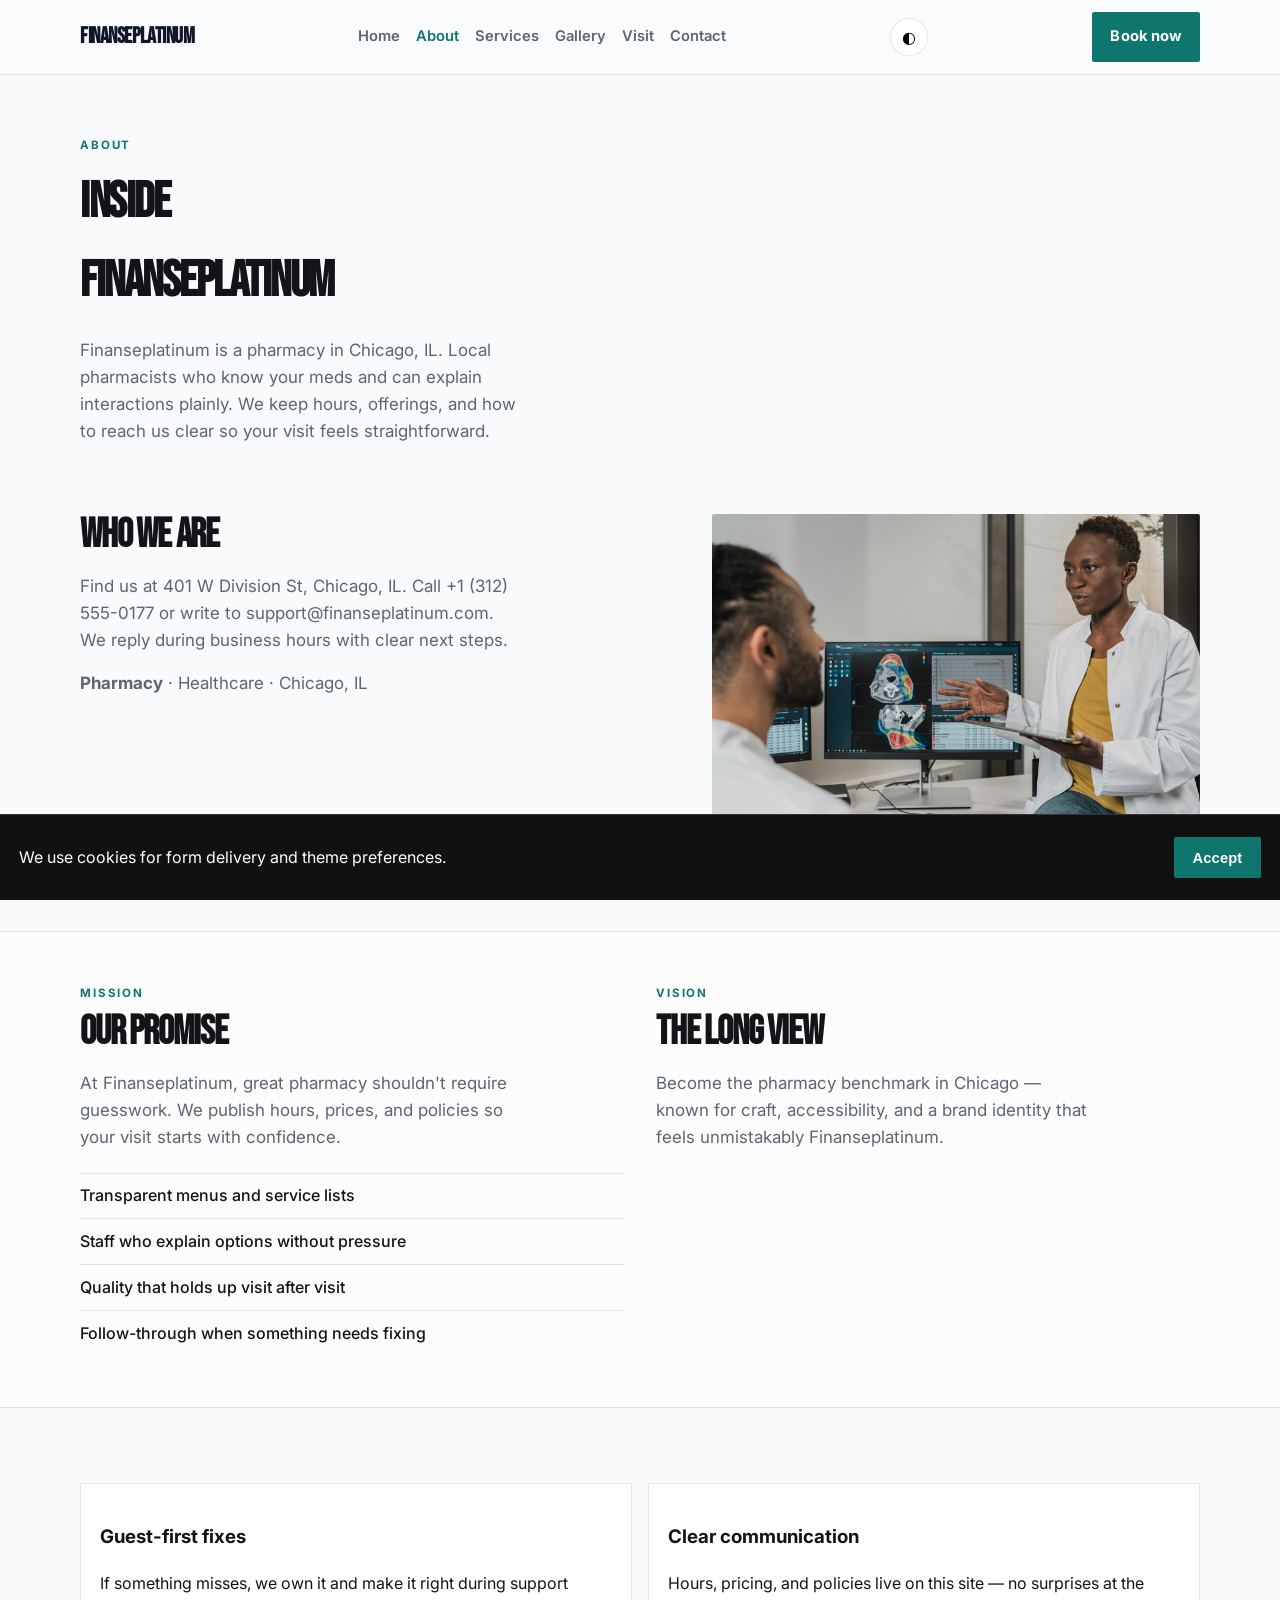
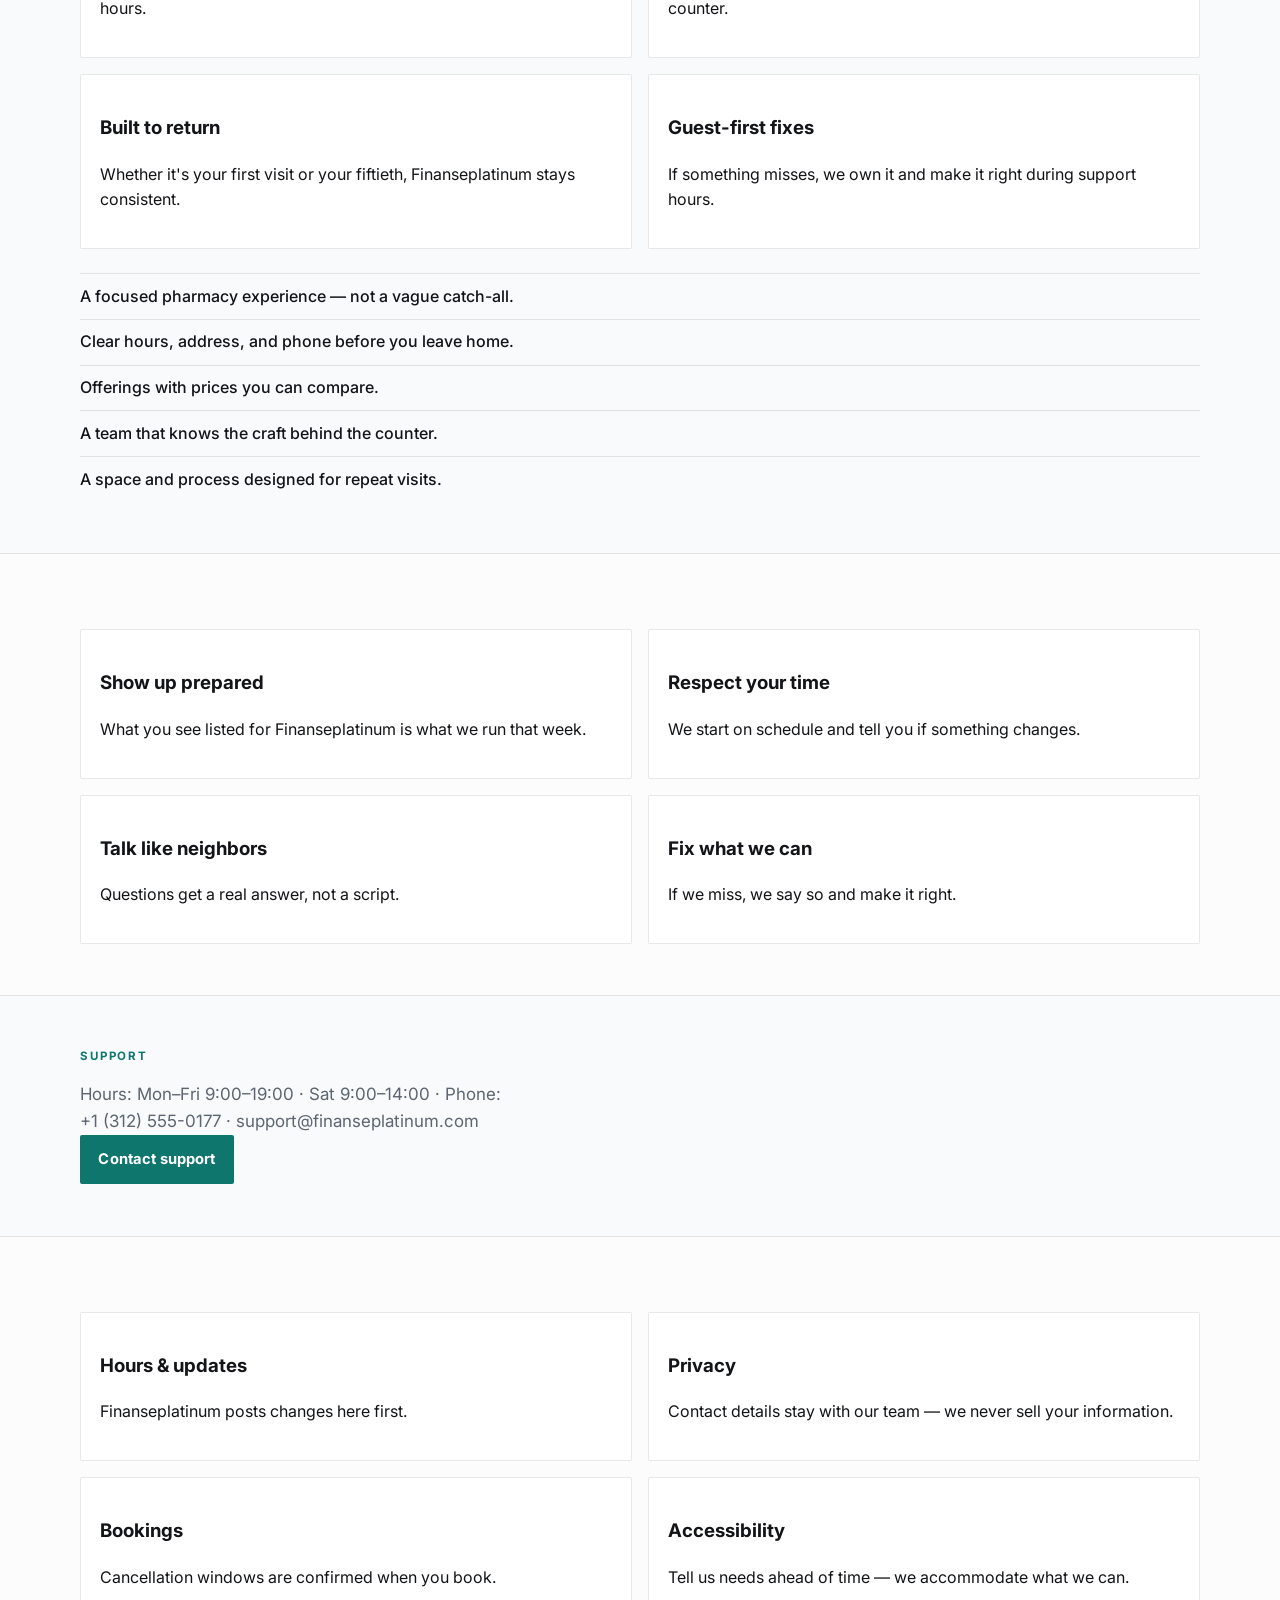
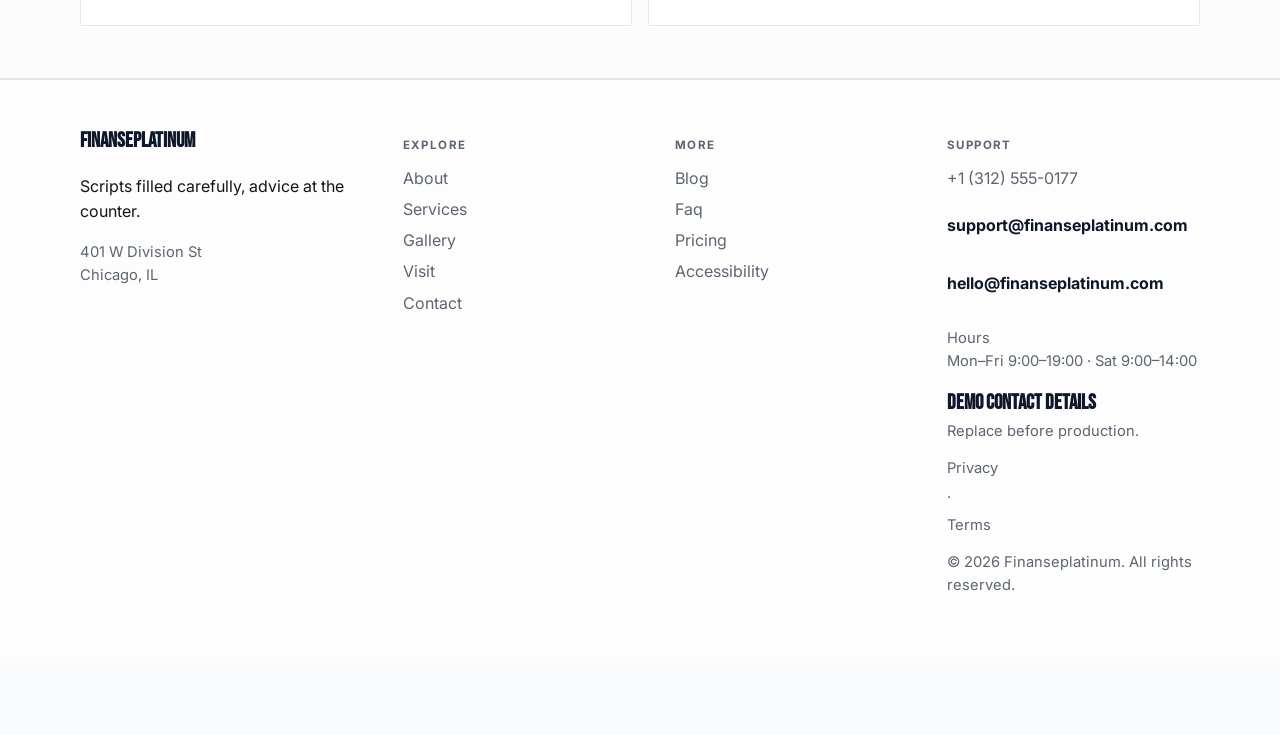
==== about.html @ 289cdc5b "Publish company website" ====
<!DOCTYPE html>
<html lang="en">
<head>
  <meta charset="UTF-8" />
  <meta name="viewport" content="width=device-width, initial-scale=1" />
  <title>About | Finanseplatinum</title>
  <meta name="description" content="Finanseplatinum is a pharmacy in Chicago, IL. Local pharmacists who know your meds and can explain interactions plainly. We keep hours, offerings, and" />
  <meta property="og:title" content="About | Finanseplatinum" />
  <meta property="og:description" content="Finanseplatinum is a pharmacy in Chicago, IL. Local pharmacists who know your meds and can explain interactions plainly. We keep hours, offerings, and" />
  <meta property="og:type" content="website" />
  <meta name="twitter:card" content="summary_large_image" />
  <meta name="twitter:title" content="About | Finanseplatinum" />
  <meta name="twitter:description" content="Finanseplatinum is a pharmacy in Chicago, IL. Local pharmacists who know your meds and can explain interactions plainly. We keep hours, offerings, and" />
  <meta property="og:image" content="assets/img-1.jpg" />
  <meta name="twitter:image" content="assets/img-1.jpg" />
  <meta property="og:url" content="https://finanseplatinum.github.io" />
  <script type="application/ld+json">{"@context": "https://schema.org", "@type": "LocalBusiness", "name": "Finanseplatinum", "description": "Scripts filled carefully, advice at the counter.", "url": "https://finanseplatinum.github.io", "image": "assets/img-1.jpg"}</script>
<script type="application/ld+json">{"@context": "https://schema.org", "@type": "FAQPage", "mainEntity": [{"@type": "Question", "name": "Where are you?", "acceptedAnswer": {"@type": "Answer", "text": "401 W Division St, Chicago, IL. See the map on Visit."}}, {"@type": "Question", "name": "How do I reach support?", "acceptedAnswer": {"@type": "Answer", "text": "Use the Contact form or email support@finanseplatinum.com. We reply during open hours."}}, {"@type": "Question", "name": "How do I book?", "acceptedAnswer": {"@type": "Answer", "text": "Send a message on Contact, email bookings@finanseplatinum.com, or call +1 (312) 555-0177."}}, {"@type": "Question", "name": "Are prices current?", "acceptedAnswer": {"@type": "Answer", "text": "Listed prices are current and may shift with seasons — we update this site when they do."}}, {"@type": "Question", "name": "Do you take groups?", "acceptedAnswer": {"@type": "Answer", "text": "Yes for many bookings — tell us the size and date and we'll confirm what Finanseplatinum can host."}}, {"@type": "Question", "name": "What should I bring?", "acceptedAnswer": {"@type": "Answer", "text": "Just yourself (and any notes on allergies, sizes, or preferences). We'll handle the rest."}}, {"@type": "Question", "name": "Do you take walk-ins at Finanseplatinum?", "acceptedAnswer": {"@type": "Answer", "text": "Yes when capacity allows — check Visit for peak hours."}}, {"@type": "Question", "name": "Do you host private events?", "acceptedAnswer": {"@type": "Answer", "text": "Contact us with date, headcount and services preferences."}}, {"@type": "Question", "name": "Where can I read updates?", "acceptedAnswer": {"@type": "Answer", "text": "Blog and Journal pages publish changes before social media."}}, {"@type": "Question", "name": "How do I join the team?", "acceptedAnswer": {"@type": "Answer", "text": "Open roles are listed on Careers — we reply to every application."}}, {"@type": "Question", "name": "Is the space accessible?", "acceptedAnswer": {"@type": "Answer", "text": "See our Accessibility page for entrance, seating and restroom notes."}}, {"@type": "Question", "name": "Do you offer gift cards?", "acceptedAnswer": {"@type": "Answer", "text": "Yes — see our Gift Cards page for digital and in-store options."}}, {"@type": "Question", "name": "Can I book for someone else?", "acceptedAnswer": {"@type": "Answer", "text": "Yes — include their name and preferences in the contact form."}}, {"@type": "Question", "name": "Is parking available?", "acceptedAnswer": {"@type": "Answer", "text": "See Locations for the branch closest to you in Chicago."}}]}</script>
<script type="application/ld+json">{"@context": "https://schema.org", "@type": "WebSite", "name": "Finanseplatinum", "url": "https://finanseplatinum.github.io", "description": "Scripts filled carefully, advice at the counter."}</script>
  <link rel="alternate" hreflang="en" href="index.html" />
  <link rel="alternate" hreflang="x-default" href="index.html" />
  <meta name="theme-color" content="#111111" />
  <link rel="preconnect" href="https://fonts.googleapis.com" />
  <link rel="preconnect" href="https://fonts.gstatic.com" crossorigin />
  <link href="https://fonts.googleapis.com/css2?family=Bebas+Neue&family=Inter:wght@400;500;600;700&display=swap" rel="stylesheet" />
  <link rel="stylesheet" href="styles.css" />
  <link rel="icon" href="favicon.svg" type="image/svg+xml" />
</head>
<body>

  <header class="top">
    <div class="shell bar">
      <a class="logo" href="index.html">Finanseplatinum</a>
      <button class="nav-toggle" type="button" aria-label="Open menu" data-nav-toggle>
        <span></span><span></span><span></span>
      </button>
      <nav data-nav><a href="index.html">Home</a><a href="about.html" class="on">About</a><a href="offerings.html">Services</a><a href="gallery.html">Gallery</a><a href="visit.html">Visit</a><a href="contact.html">Contact</a></nav>
      <button type="button" class="theme-toggle" data-theme-toggle aria-label="Toggle dark mode">◐</button>
      <a class="cta" href="contact.html" data-open-book>Book now</a>
    </div>
  </header>  <main class="page">
    <section class="page-hero"><div class="shell">
      <p class="eyebrow">About</p>
      <h1>Inside Finanseplatinum</h1>
      <p class="lead">Finanseplatinum is a pharmacy in Chicago, IL. Local pharmacists who know your meds and can explain interactions plainly. We keep hours, offerings, and how to reach us clear so your visit feels straightforward.</p>
    </div></section>
    <section class="block"><div class="shell split">
      <div><h2>Who we are</h2><p class="lead">Find us at 401 W Division St, Chicago, IL. Call +1 (312) 555-0177 or write to support@finanseplatinum.com. We reply during business hours with clear next steps.</p>
      <p class="lead"><strong>Pharmacy</strong> · Healthcare · Chicago, IL</p></div>
      <img class="solo" src="assets/img-4.jpg" alt="Finanseplatinum" />
    </div></section>
    <section class="block tint"><div class="shell two-col">
      <article><p class="eyebrow">Mission</p><h2>Our promise</h2><p class="lead">At Finanseplatinum, great pharmacy shouldn't require guesswork. We publish hours, prices, and policies so your visit starts with confidence.</p>
      <ul class="checks"><li>Transparent menus and service lists</li><li>Staff who explain options without pressure</li><li>Quality that holds up visit after visit</li><li>Follow-through when something needs fixing</li></ul></article>
      <article><p class="eyebrow">Vision</p><h2>The long view</h2><p class="lead">Become the pharmacy benchmark in Chicago — known for craft, accessibility, and a brand identity that feels unmistakably Finanseplatinum.</p></article>
    </div></section>
    <section class="block"><div class="shell"><div class="value-grid"><article><h3>Guest-first fixes</h3><p>If something misses, we own it and make it right during support hours.</p></article>
<article><h3>Clear communication</h3><p>Hours, pricing, and policies live on this site — no surprises at the counter.</p></article>
<article><h3>Built to return</h3><p>Whether it&#x27;s your first visit or your fiftieth, Finanseplatinum stays consistent.</p></article>
<article><h3>Guest-first fixes</h3><p>If something misses, we own it and make it right during support hours.</p></article></div><ul class="checks" style="margin-top:1.5rem"><li>A focused pharmacy experience — not a vague catch-all.</li>
<li>Clear hours, address, and phone before you leave home.</li>
<li>Offerings with prices you can compare.</li>
<li>A team that knows the craft behind the counter.</li>
<li>A space and process designed for repeat visits.</li></ul></div></section>
    <section class="block tint"><div class="shell"><div class="value-grid"><article><h3>Show up prepared</h3><p>What you see listed for Finanseplatinum is what we run that week.</p></article>
<article><h3>Respect your time</h3><p>We start on schedule and tell you if something changes.</p></article>
<article><h3>Talk like neighbors</h3><p>Questions get a real answer, not a script.</p></article>
<article><h3>Fix what we can</h3><p>If we miss, we say so and make it right.</p></article></div></div></section>
    
    <section class="block"><div class="shell"><p class="eyebrow">Support</p><p class="lead">Hours: Mon–Fri 9:00–19:00 · Sat 9:00–14:00 · Phone: +1 (312) 555-0177 · support@finanseplatinum.com</p>
    <a class="btn solid" href="contact.html">Contact support</a></div></section>
    <section class="block tint"><div class="shell"><div class="value-grid"><article><h3>Hours & updates</h3><p>Finanseplatinum posts changes here first.</p></article>
<article><h3>Privacy</h3><p>Contact details stay with our team — we never sell your information.</p></article>
<article><h3>Bookings</h3><p>Cancellation windows are confirmed when you book.</p></article>
<article><h3>Accessibility</h3><p>Tell us needs ahead of time — we accommodate what we can.</p></article></div></div></section>
  </main>
  <footer class="foot">
    <div class="shell foot-grid">
      <div>
        <strong>Finanseplatinum</strong>
        <p>Scripts filled carefully, advice at the counter.</p>
        <p class="foot-meta">401 W Division St<br/>Chicago, IL</p>
      </div>
      <div>
        <p class="fh">Explore</p>
        <a href="about.html">About</a><a href="offerings.html">Services</a><a href="gallery.html">Gallery</a><a href="visit.html">Visit</a><a href="contact.html">Contact</a>
      </div>
      <div>
        <p class="fh">More</p>
        <a href="blog.html">Blog</a><a href="faq.html">Faq</a><a href="pricing.html">Pricing</a><a href="accessibility.html">Accessibility</a>
      </div>
      <div>
        <p class="fh">Support</p>
        <a href="tel:+13125550177">+1 (312) 555-0177</a>
        <p class="mail-plain">support@finanseplatinum.com</p>
        <p class="mail-plain">hello@finanseplatinum.com</p>
        <p class="foot-meta">Hours<br/>Mon–Fri 9:00–19:00 · Sat 9:00–14:00</p>
        <p class="foot-meta"><strong>Demo contact details</strong><br/>Replace before production.</p>
        <p class="foot-meta"><a href="privacy.html">Privacy</a> · <a href="terms.html">Terms</a></p>
        <p class="foot-meta">© 2026 Finanseplatinum. All rights reserved.</p>
      </div>
    </div>
  </footer>
  <div class="cookie-bar" data-cookie-bar hidden>
    <p>We use cookies for form delivery and theme preferences.</p>
    <button type="button" class="btn solid" data-cookie-accept>Accept</button>
  </div>
  <div class="mobile-cta">
    <a href="tel:+13125550177">Call</a>
    <button type="button" data-open-book>Book</button>
    <a href="visit.html">Map</a>
  </div>
  <div class="toast" data-toast hidden></div>

  <div class="modal" data-book-modal hidden>
    <div class="modal-card">
      <button class="modal-close" type="button" data-close-book aria-label="Close">×</button>
      <p class="eyebrow">Quick request</p>
      <h3>Contact Finanseplatinum</h3>
      <p class="lead">Send the essentials and we will reply by email.</p>
      <form class="contact-form compact" data-quick-book data-support="support@finanseplatinum.com">
        <label>Name<input name="name" required placeholder="Your name" /></label>
        <label>Email<input type="email" name="email" required placeholder="you@email.com" /></label>
        <label>Timing<input name="when" required placeholder="Preferred date or timeline" /></label>
        <label>Notes<textarea name="message" rows="3" placeholder="Project, product, service or other details…"></textarea></label>
        <button class="btn solid" type="submit">Book</button>
      </form>
    </div>
  </div>

  <div class="lightbox" data-lightbox hidden>
    <button class="modal-close" type="button" data-lightbox-close aria-label="Close">×</button>
    <img data-lightbox-img alt="" />
    <div class="lightbox-nav">
      <button type="button" data-lightbox-prev>‹</button>
      <button type="button" data-lightbox-next>›</button>
    </div>
  </div>
  <script src="site.js"></script>
</body></html>
---- styles.css ----
:root {
  --ink:#121417; --muted:#5c6570; --paper:#f8fafc;
  --accent:#0f766e; --deep:#0f172a; --line:rgba(18,20,23,.10);
  --display:"Bebas Neue",Georgia,"Times New Roman",serif;
  --body:"Inter","Segoe UI",sans-serif; --shell:1120px;
  --radius:2px;
}
*{box-sizing:border-box} html{scroll-behavior:smooth}
body{margin:0;font-family:var(--body);color:var(--ink);background:var(--paper);line-height:1.6;padding-bottom:72px;-webkit-font-smoothing:antialiased}
a{color:inherit;text-decoration:none} img{max-width:100%;display:block}
.shell{width:min(var(--shell),calc(100% - 2.4rem));margin-inline:auto}
.sr{position:absolute;left:-9999px}
.mail-plain{display:inline-block;font-weight:700;color:var(--deep);word-break:break-all}
.support-banner{padding:1.25rem 1.35rem;margin:0 0 1.5rem;border:1px solid var(--line);border-left:4px solid var(--accent);background:#fff;border-radius:var(--radius)}
.support-mail{margin:.35rem 0 .5rem;font-family:var(--display);font-size:clamp(1.4rem,3vw,2rem);font-weight:700;color:var(--deep)}
.form-success{margin-top:1.2rem;padding:1.4rem;border:1px solid color-mix(in srgb,var(--accent) 35%,var(--line));background:#fff;border-radius:var(--radius)}
.form-success h3{margin:0 0 .5rem;font-family:var(--display);font-size:1.6rem}
.form-success[hidden],.contact-form[hidden]{display:none !important}
.contact-form select{width:100%;padding:.85rem 1rem;border:1px solid var(--line);border-radius:8px;font:inherit;background:#fff}
.top{position:sticky;top:0;z-index:40;backdrop-filter:blur(14px);background:color-mix(in srgb,var(--paper) 90%,white);border-bottom:1px solid var(--line)}
.bar{min-height:74px;display:flex;align-items:center;justify-content:space-between;gap:1rem;position:relative}
.logo{font-family:var(--display);font-weight:700;font-size:1.35rem;color:var(--deep);letter-spacing:-.02em}
nav{display:flex;flex-wrap:wrap;gap:1rem;font-weight:600;font-size:.92rem;color:var(--muted)}
nav a.on,nav a:hover{color:var(--accent)}
.nav-toggle{display:none;flex-direction:column;gap:5px;background:transparent;border:0;padding:.4rem;cursor:pointer}
.nav-toggle span{display:block;width:22px;height:2px;background:var(--deep)}
.cta,.btn{display:inline-flex;align-items:center;justify-content:center;padding:.8rem 1.15rem;border-radius:var(--radius);font-weight:700;font-size:.92rem;border:0;cursor:pointer;letter-spacing:.01em}
.cta,.btn.solid{background:var(--accent);color:#fff}
.btn.line{border:1px solid rgba(255,255,255,.55);color:#fff;background:transparent}
.btn.quiet{border:1px solid var(--line);background:#fff;color:var(--ink)}
.hero{position:relative;min-height:78vh;display:grid;align-items:end;color:#fff;overflow:hidden}
.hero-bg{position:absolute;inset:0;background-size:cover;background-position:center center;background-repeat:no-repeat}
.hero-shade{position:absolute;inset:0;background:linear-gradient(115deg,rgba(10,12,16,.72),rgba(10,12,16,.18))}
.hero-photo img{width:100%;aspect-ratio:16/9;object-fit:cover;object-position:center;display:block;max-height:min(78vh,900px)}
.hero-copy{position:relative;z-index:2;padding:5rem 0 3.8rem;max-width:720px}
.brand{margin:0 0 .75rem;font-family:var(--display);font-size:clamp(1.85rem,3.6vw,2.7rem);font-weight:700}
.hero h1,.page-hero h1{margin:0;font-family:var(--display);letter-spacing:-.03em;font-weight:700}
.hero h1{font-size:clamp(2.15rem,5.2vw,3.55rem);max-width:15ch;line-height:1.05}
.lede{margin:1.15rem 0 0;max-width:42ch;color:rgba(255,255,255,.9);font-size:1.08rem}
.actions{display:flex;flex-wrap:wrap;gap:.75rem;margin-top:1.7rem}
.promo{display:flex;justify-content:space-between;gap:1rem;align-items:center;margin:1.35rem auto;padding:1.05rem 1.25rem;background:#fff;border:1px solid var(--line);border-radius:var(--radius);box-shadow:0 8px 28px rgba(18,20,23,.04)}
.promo p{margin:0;font-weight:600}
.promo a{font-weight:800;color:var(--accent);white-space:nowrap}
.strip{border-bottom:1px solid var(--line);background:rgba(255,255,255,.5)}
.strip-row{display:flex;flex-wrap:wrap;gap:.8rem 1.5rem;padding:1.05rem 0;font-weight:700;color:var(--deep);font-size:.95rem}
.stats-band{border-bottom:1px solid var(--line);background:rgba(255,255,255,.72)}
.stats-row{display:grid;grid-template-columns:repeat(4,1fr);gap:1rem;padding:1.55rem 0}
.stat b{display:block;font-family:var(--display);font-size:1.65rem;color:var(--deep)}
.stat span{display:block;margin-top:.25rem;color:var(--muted);font-size:.88rem}
.mosaic{display:grid;grid-template-columns:1.2fr 1fr 1fr;gap:.85rem}
.mosaic img{width:100%;aspect-ratio:4/3;object-fit:cover;object-position:center;border-radius:var(--radius);display:block}
.block{padding:4.8rem 0}.block.tint{background:rgba(255,255,255,.58);border-block:1px solid var(--line)}
.eyebrow{margin:0 0 .55rem;font-size:.72rem;font-weight:700;letter-spacing:.16em;text-transform:uppercase;color:var(--accent)}
h2{margin:0;font-family:var(--display);font-size:clamp(1.85rem,3.1vw,2.55rem);letter-spacing:-.03em;max-width:18ch;line-height:1.1}
.lead{margin:.95rem 0 0;color:var(--muted);max-width:52ch;font-size:1.06rem}
.split{display:grid;grid-template-columns:1.1fr .9fr;gap:2.2rem;align-items:start}
.amenity-grid,.contact-grid,.newsletter{display:grid;grid-template-columns:1.1fr .9fr;gap:2.2rem;align-items:start}
.checks,.why,.hours{margin:1.35rem 0 0;padding:0;list-style:none}
.checks li,.why li,.hours li{padding:.6rem 0;border-top:1px solid var(--line);font-weight:500}
.hours-card,.card{background:#fff;border:1px solid var(--line);border-radius:var(--radius);padding:1.4rem;box-shadow:0 10px 30px rgba(18,20,23,.035)}
.card-actions{display:flex;flex-wrap:wrap;gap:.6rem;margin-top:1rem}
.stack-card p{margin:0 0 1rem}
.about-photos{display:grid;gap:.85rem}
.about-photos img,.solo{width:100%;aspect-ratio:4/3;object-fit:cover;object-position:center;border-radius:var(--radius)}
.solo.wide{aspect-ratio:16/9;margin-top:1rem}
.menu-grid{margin-top:2rem;display:grid;grid-template-columns:repeat(3,1fr);gap:1rem}
.menu-list{margin-top:1.5rem;display:grid;gap:.85rem}
.menu-list .item{padding:1.1rem 1.2rem}
.item{background:#fff;border:1px solid var(--line);border-radius:var(--radius);padding:1.2rem;position:relative;box-shadow:0 8px 24px rgba(18,20,23,.03)}
.item.soft{background:color-mix(in srgb,var(--paper) 70%,white)}
.item-top{display:flex;justify-content:space-between;gap:.5rem;align-items:baseline}
.item h3{margin:0 0 .35rem;font-family:var(--display);font-size:1.25rem}
.item p{margin:0;color:var(--muted)}
.item .tag{margin-top:.7rem;font-size:.72rem;font-weight:800;letter-spacing:.1em;text-transform:uppercase;color:var(--accent)}
.price{font-weight:700;color:var(--accent);white-space:nowrap}
.process{list-style:none;margin:2rem 0 0;padding:0;display:grid;gap:1rem}
.process li{display:grid;grid-template-columns:64px 1fr;gap:1rem;padding:1rem 0;border-top:1px solid var(--line)}
.process span{font-family:var(--display);font-size:1.5rem;color:var(--accent)}
.quotes{display:grid;grid-template-columns:repeat(3,1fr);gap:1rem;margin-top:1.5rem}
blockquote{margin:0;padding:1.3rem;background:#fff;border:1px solid var(--line);border-radius:var(--radius)}
blockquote p{margin:0;font-family:var(--display);font-size:1.25rem;line-height:1.25}
blockquote footer{margin-top:.85rem;color:var(--muted);font-size:.9rem}
.value-grid,.team-grid{display:grid;grid-template-columns:repeat(2,1fr);gap:1rem;margin-top:1.5rem}
.two-col{display:grid;grid-template-columns:1fr 1fr;gap:2rem;align-items:start}
.value-grid article,.person,.team-card{background:#fff;border:1px solid var(--line);border-radius:var(--radius);padding:1.2rem;overflow:hidden}
.team-card img{width:100%;aspect-ratio:1;object-fit:cover;object-position:center top;border-radius:calc(var(--radius) - 4px);margin:0 0 .85rem;display:block}
.team-card h3{margin:0 0 .25rem;font-family:var(--display);font-size:1.2rem}
.team-card .eyebrow{margin:0 0 .5rem}
.team-card p:last-child{margin:0;color:var(--muted);line-height:1.55}
.person .role{color:var(--accent);font-weight:700;margin:.2rem 0 .5rem}
img{max-width:100%;height:auto;display:block}
picture,figure{margin:0}
.faq details{border-top:1px solid var(--line);padding:1rem 0}
.faq summary{cursor:pointer;font-weight:700}
.faq p{margin:.6rem 0 0;color:var(--muted)}
.page-hero{padding:3.8rem 0 1.1rem}
.page-hero h1{font-size:clamp(2.1rem,4vw,3.1rem);max-width:16ch}
.page .lead{color:var(--muted)}
.gallery-rich{display:grid;grid-template-columns:repeat(2,1fr);gap:1rem}
.gallery-rich figure{margin:0}
.gallery-rich img{width:100%;aspect-ratio:4/3;object-fit:cover;object-position:center;border-radius:var(--radius)}
.gallery-rich figcaption{margin-top:.45rem;color:var(--muted);font-size:.88rem}
.visit-grid{display:grid;grid-template-columns:.85fr 1.15fr;gap:1.6rem}
.map-wrap{margin-top:1rem;border-radius:var(--radius);overflow:hidden;border:1px solid var(--line);background:#fff}
.map-wrap iframe{width:100%;height:320px;border:0;display:block}
.map-note{margin:.55rem 1rem 1rem;font-size:.9rem}
.map-note a{color:var(--accent);font-weight:700}
.contact-form,.news-form{display:grid;gap:.9rem;margin-top:1rem}
.contact-form label{display:grid;gap:.35rem;font-weight:700;font-size:.9rem}
.contact-form input,.contact-form textarea,.news-form input{width:100%;padding:.9rem 1rem;border:1px solid var(--line);border-radius:8px;font:inherit;background:#fff}
.contact-form input:focus,.contact-form textarea:focus,.contact-form select:focus,.news-form input:focus{outline:2px solid color-mix(in srgb,var(--accent) 45%,white);border-color:var(--accent)}
.news-form{grid-template-columns:1fr auto;align-items:center}
.form-note{margin:0;color:var(--muted);font-size:.88rem}
.cta-band{padding:4rem 0;background:var(--deep);color:#fff}
.cta-band h2{color:#fff;max-width:16ch}
.cta-band p{color:rgba(255,255,255,.86);max-width:46ch}
.center-cta{text-align:center;margin-top:2rem}
.textlink{display:inline-block;margin-top:1rem;font-weight:700;color:var(--accent)}
.foot{border-top:1px solid var(--line);padding:2.8rem 0 3.2rem;background:rgba(255,255,255,.72)}
.foot-grid{display:grid;grid-template-columns:1.2fr 1fr 1fr 1fr;gap:1.2rem}
.fh{font-size:.72rem;font-weight:700;letter-spacing:.12em;text-transform:uppercase;color:var(--muted)}
.foot a{display:block;margin:.35rem 0;color:var(--muted)}
.foot a:hover{color:var(--accent)}
.foot strong{font-family:var(--display);font-size:1.3rem;color:var(--deep)}
.foot-meta{color:var(--muted);font-size:.92rem;line-height:1.55}
.mobile-cta{display:none;position:fixed;left:0;right:0;bottom:0;z-index:50;background:#fff;border-top:1px solid var(--line);grid-template-columns:1fr 1fr 1fr}
.mobile-cta a,.mobile-cta button{text-align:center;padding:.95rem .4rem;font-weight:800;font-size:.85rem;color:var(--deep);background:transparent;border:0;font-family:inherit;cursor:pointer}
.mobile-cta a:nth-child(2),.mobile-cta button:nth-child(2){background:var(--accent);color:#fff}
.toast{position:fixed;left:50%;bottom:5.5rem;transform:translateX(-50%);background:var(--deep);color:#fff;padding:.9rem 1.2rem;border-radius:999px;font-weight:700;z-index:80;box-shadow:0 12px 32px rgba(0,0,0,.22)}
.btn.mini{padding:.45rem .7rem;font-size:.78rem}
.item-actions{display:flex;flex-wrap:wrap;gap:.45rem;margin-top:.9rem}
.offer-tools{margin-bottom:1rem}
.offer-tools input{width:min(420px,100%);padding:.85rem 1rem;border:1px solid var(--line);border-radius:8px;font:inherit;background:#fff}
.saved-tray{margin:1rem 0;padding:1rem;border:1px dashed var(--line);background:#fff;border-radius:var(--radius)}
.saved-tray ul{margin:.5rem 0 1rem;padding-left:1.1rem}
.open-badge{display:inline-flex;align-items:center;gap:.35rem;padding:.35rem .65rem;border-radius:999px;font-size:.75rem;font-weight:800;letter-spacing:.04em;text-transform:uppercase;background:#ecfdf5;color:#166534;border:1px solid #86efac}
.open-badge.closed{background:#fef2f2;color:#991b1b;border-color:#fecaca}
.open-badge.unknown{background:#f8fafc;color:#475569;border-color:#cbd5e1}
.text-cta{border:0;background:transparent;color:var(--accent);font-weight:800;cursor:pointer;font:inherit;padding:0}
.copy-btn{margin-left:.45rem;border:1px solid var(--line);background:#fff;border-radius:6px;padding:.2rem .45rem;font-size:.72rem;font-weight:700;cursor:pointer}
.gal-btn{display:block;width:100%;padding:0;border:0;background:transparent;cursor:zoom-in}
.gal-btn img{width:100%;aspect-ratio:4/3;object-fit:cover;object-position:center;border-radius:var(--radius)}
.modal,.lightbox{position:fixed;inset:0;z-index:90;background:rgba(10,12,16,.72);display:grid;place-items:center;padding:1rem}
.modal[hidden],.lightbox[hidden]{display:none !important}
.modal-card{width:min(480px,100%);background:var(--paper);border-radius:14px;padding:1.4rem 1.4rem 1.2rem;position:relative;border:1px solid var(--line);box-shadow:0 24px 60px rgba(0,0,0,.28)}
.modal-card h3{margin:.2rem 0 .4rem;font-family:var(--display);font-size:1.7rem}
.modal-close{position:absolute;top:.55rem;right:.7rem;border:0;background:transparent;font-size:1.6rem;cursor:pointer;line-height:1;color:var(--muted)}
.contact-form.compact{margin-top:.8rem}
.lightbox img{max-width:min(960px,92vw);max-height:82vh;object-fit:contain;border-radius:10px;background:#000}
.lightbox-nav{position:absolute;bottom:1.2rem;display:flex;gap:.6rem}
.lightbox-nav button{border:0;background:#fff;color:#111;width:44px;height:44px;border-radius:50%;font-size:1.4rem;cursor:pointer}
.item.is-saved{outline:2px solid color-mix(in srgb,var(--accent) 55%,white)}
.item.is-hidden{display:none}
@media(max-width:900px){
  .nav-toggle{display:flex}
  nav{display:none;position:absolute;top:74px;left:0;right:0;background:var(--paper);border-bottom:1px solid var(--line);padding:1rem;flex-direction:column;gap:.9rem}
  nav.open{display:flex}
  .cta{display:none}
  .split,.menu-grid,.quotes,.value-grid,.team-grid,.gallery-rich,.visit-grid,.foot-grid,.amenity-grid,.contact-grid,.newsletter,.news-form,.stats-row,.mosaic,.two-col{grid-template-columns:1fr}
  .mobile-cta{display:grid}
  .promo{flex-direction:column;align-items:flex-start}
}

.block{padding:3.2rem 0}
.item,.card,.person,blockquote,.promo{box-shadow:none;border-radius:2px}
.strip-row{font-size:.85rem}
.lede,.lead{max-width:40ch}


.hero.split-hero{min-height:auto;padding:0;background:var(--paper);color:var(--ink)}
.hero.split-hero .hero-bg,.hero.split-hero .hero-shade{display:none}
.hero.split-hero .hero-split{display:grid;grid-template-columns:1.05fr .95fr;min-height:78vh}
.hero.split-hero .hero-copy{padding:4rem 0 4rem;color:var(--ink);max-width:none}
.hero.split-hero .hero-copy .lede{color:var(--muted)}
.hero.split-hero .hero-photo img{width:100%;height:100%;min-height:420px;object-fit:cover}
.hero.split-hero .btn.line{border-color:var(--line);color:var(--deep)}
.gallery-masonry{display:columns;columns:2;column-gap:1rem}
.gallery-masonry figure{break-inside:avoid;margin:0 0 1rem}
.gallery-masonry img{width:100%;height:auto;min-height:180px;object-fit:cover;border-radius:var(--radius)}

.prose-block .lead.wide{max-width:62ch}
.journal-card,.journal-entry{background:#fff;border:1px solid var(--line);border-radius:var(--radius);padding:1.2rem}
.journal-stack{display:grid;gap:1rem}
.compare-table{width:100%;border-collapse:collapse;margin-top:1rem}
.compare-table th,.compare-table td{border-top:1px solid var(--line);padding:.75rem;text-align:left}
.compare-table th{font-size:.72rem;letter-spacing:.12em;text-transform:uppercase;color:var(--muted)}
.gallery-hero{min-height:46vh;display:grid;align-items:end;color:#fff;background-size:cover;background-position:center;position:relative}
.gallery-hero::before{content:"";position:absolute;inset:0;background:linear-gradient(180deg,rgba(0,0,0,.15),rgba(0,0,0,.65))}
.gallery-hero .shell{position:relative;z-index:1;padding:3rem 0}
.page-hero.wide-hero h1{max-width:24ch}
.mosaic.teaser{grid-template-columns:repeat(3,1fr);max-height:420px;overflow:hidden}
.reveal{opacity:0;transform:translateY(14px);transition:opacity .5s ease,transform .5s ease}
.reveal.is-visible{opacity:1;transform:none}
.theme-toggle{border:1px solid var(--line);background:#fff;border-radius:999px;width:38px;height:38px;cursor:pointer;font-size:1rem}
body.theme-dark{--paper:#0e1114;--ink:#eef2f6;--muted:#9aa8b6;--line:rgba(255,255,255,.12)}
body.theme-dark .block.tint{background:rgba(255,255,255,.04)}
.cookie-bar{position:fixed;bottom:0;left:0;right:0;z-index:60;display:flex;align-items:center;justify-content:space-between;gap:1rem;padding:.85rem 1.2rem;background:#111;color:#fff;border-top:1px solid #333}
.cookie-bar[hidden]{display:none !important}
.insta-grid{display:grid;grid-template-columns:repeat(3,1fr);gap:.65rem}
.insta-cell{position:relative;overflow:hidden;border-radius:var(--radius)}
.insta-cell img{aspect-ratio:1;object-fit:cover;object-position:center;width:100%;display:block}
.insta-cell figcaption{position:absolute;inset:auto 0 0 0;padding:.5rem;font-size:.72rem;background:linear-gradient(transparent,rgba(0,0,0,.75));color:#fff}
.video-wrap{position:relative;padding-top:56.25%;border-radius:var(--radius);overflow:hidden}
.video-wrap iframe{position:absolute;inset:0;width:100%;height:100%;border:0}
.ba-slider{position:relative}
.ba-panels{display:grid;grid-template-columns:1fr 1fr;gap:1rem}
.ba-after{clip-path:inset(0 50% 0 0)}
.faq-page details{border:1px solid var(--line);border-radius:var(--radius);padding:.85rem 1rem;margin-bottom:.65rem;background:#fff}
.faq-page summary{cursor:pointer;font-weight:700}
.chat-slot{border:1px dashed var(--line);padding:1rem;border-radius:var(--radius);margin:1rem 0}
.theme-toggle{flex-shrink:0}
.bar{flex-wrap:wrap}
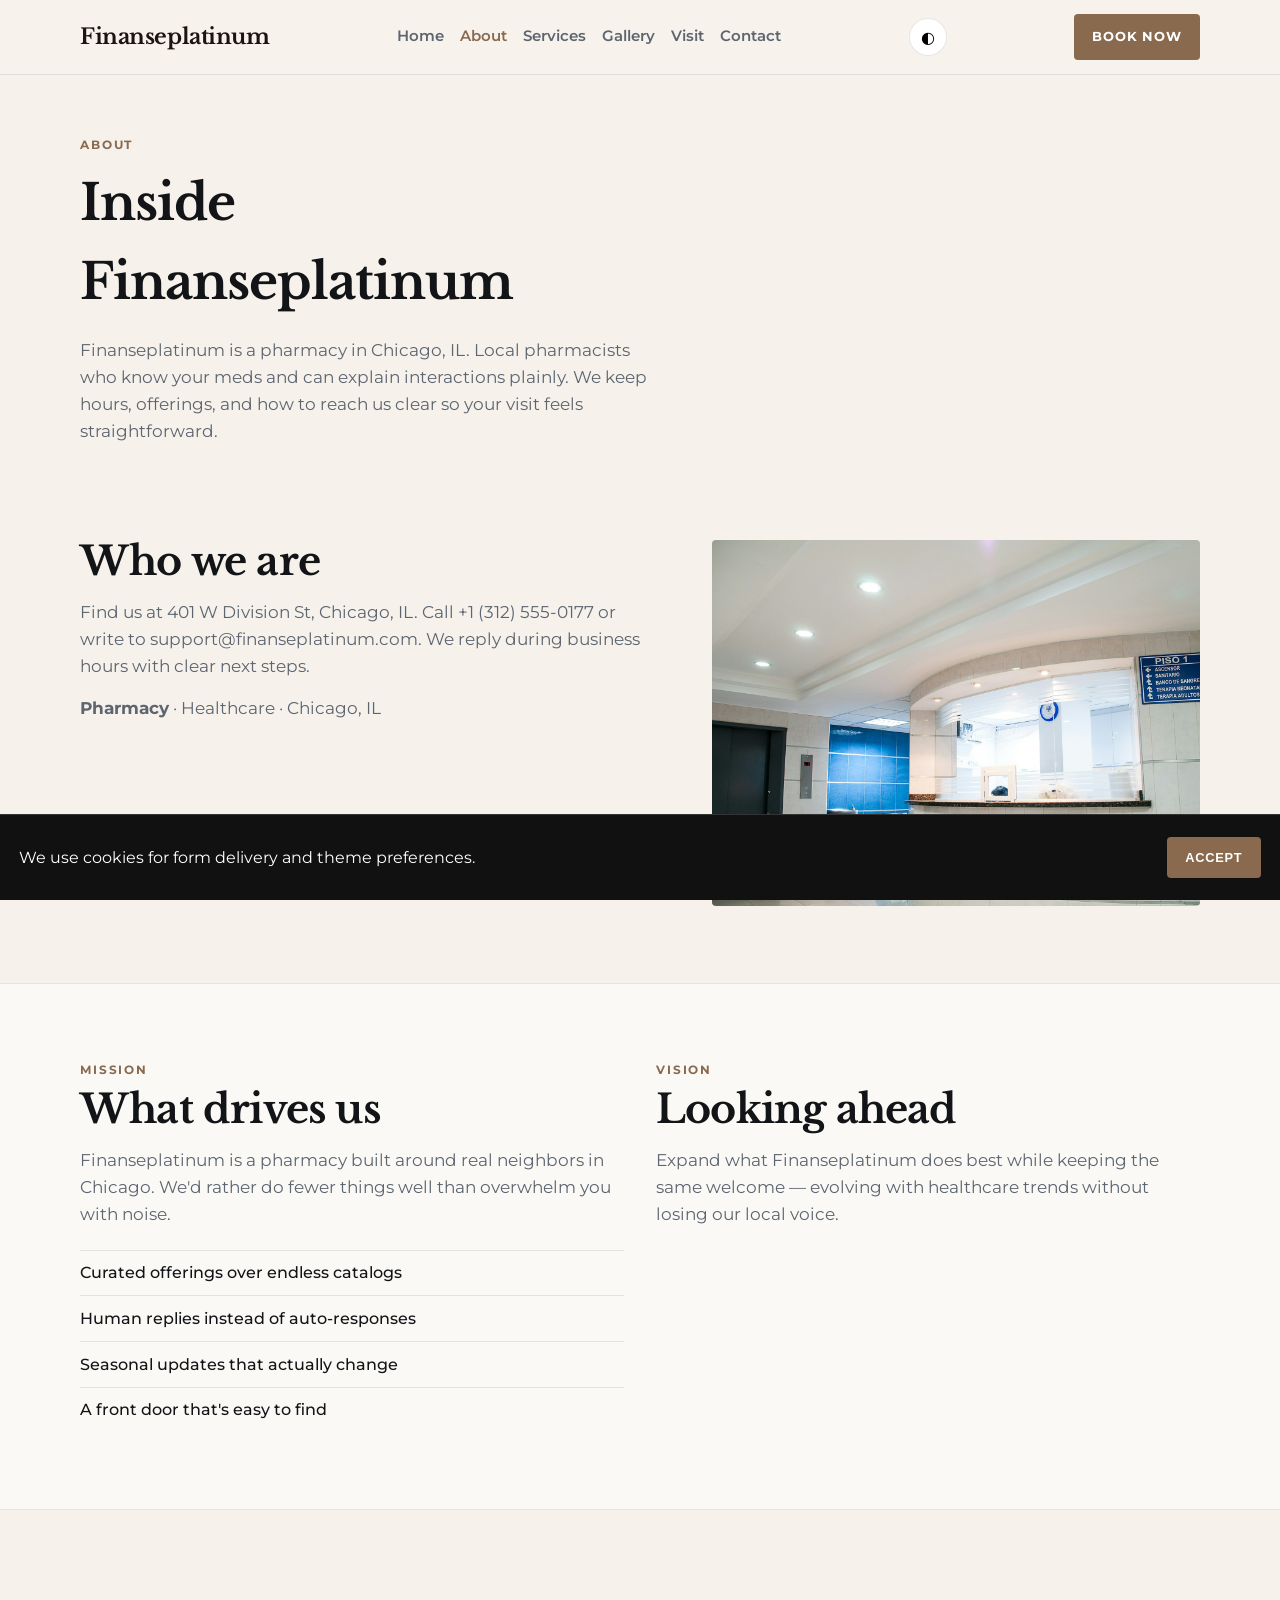
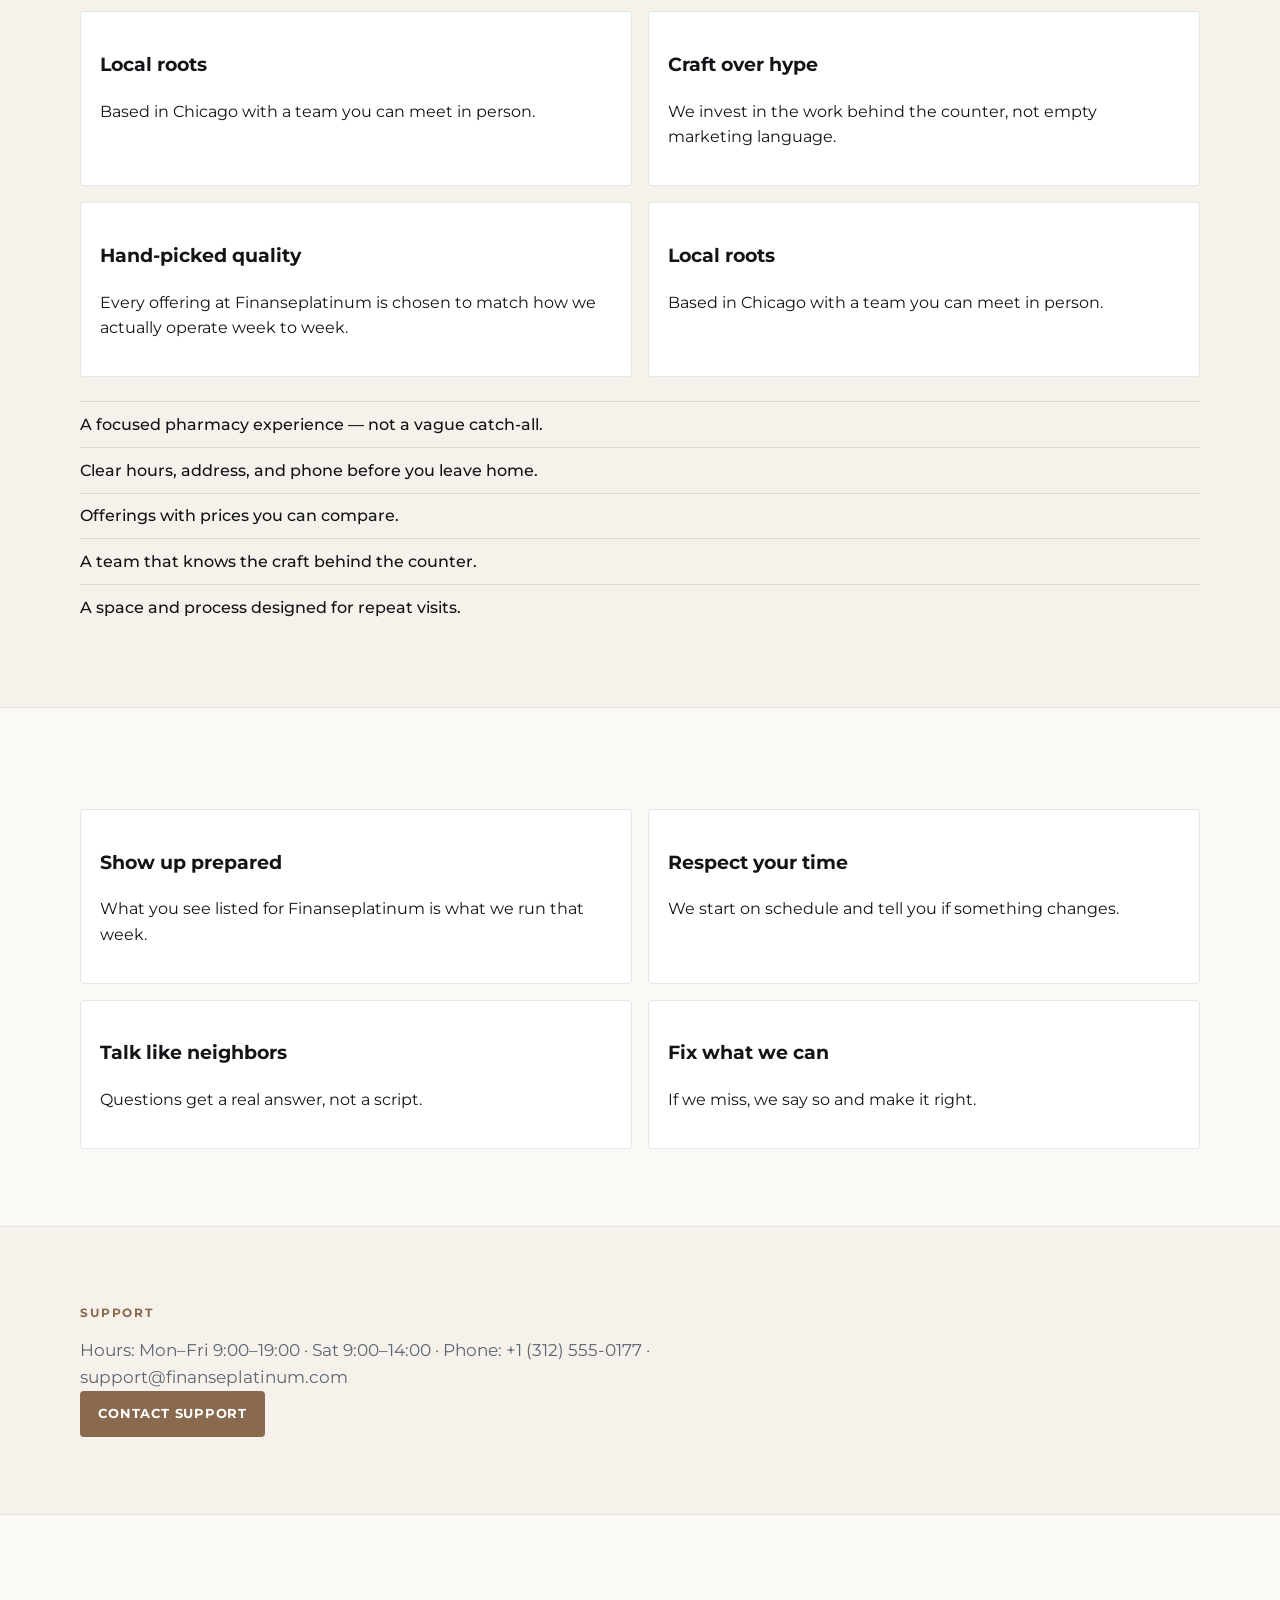
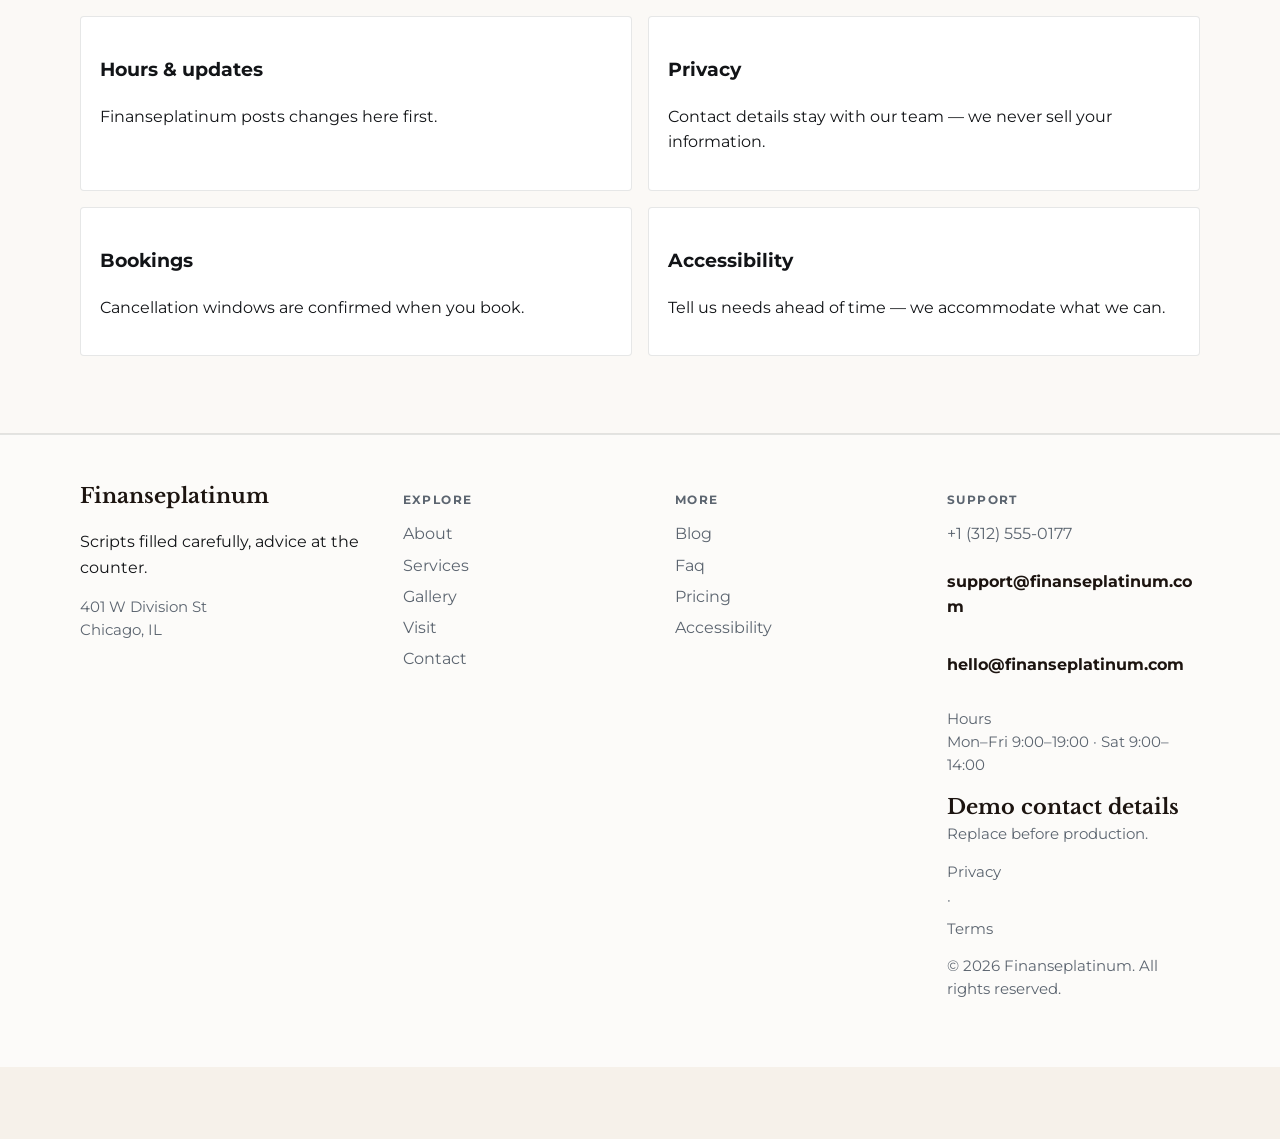
==== commit 89d2f8fa: "Improve website (elegant)" ====
--- a/about.html
+++ b/about.html
@@ -15,14 +15,14 @@
   <meta name="twitter:image" content="assets/img-1.jpg" />
   <meta property="og:url" content="https://finanseplatinum.github.io" />
   <script type="application/ld+json">{"@context": "https://schema.org", "@type": "LocalBusiness", "name": "Finanseplatinum", "description": "Scripts filled carefully, advice at the counter.", "url": "https://finanseplatinum.github.io", "image": "assets/img-1.jpg"}</script>
-<script type="application/ld+json">{"@context": "https://schema.org", "@type": "FAQPage", "mainEntity": [{"@type": "Question", "name": "Where are you?", "acceptedAnswer": {"@type": "Answer", "text": "401 W Division St, Chicago, IL. See the map on Visit."}}, {"@type": "Question", "name": "How do I reach support?", "acceptedAnswer": {"@type": "Answer", "text": "Use the Contact form or email support@finanseplatinum.com. We reply during open hours."}}, {"@type": "Question", "name": "How do I book?", "acceptedAnswer": {"@type": "Answer", "text": "Send a message on Contact, email bookings@finanseplatinum.com, or call +1 (312) 555-0177."}}, {"@type": "Question", "name": "Are prices current?", "acceptedAnswer": {"@type": "Answer", "text": "Listed prices are current and may shift with seasons — we update this site when they do."}}, {"@type": "Question", "name": "Do you take groups?", "acceptedAnswer": {"@type": "Answer", "text": "Yes for many bookings — tell us the size and date and we'll confirm what Finanseplatinum can host."}}, {"@type": "Question", "name": "What should I bring?", "acceptedAnswer": {"@type": "Answer", "text": "Just yourself (and any notes on allergies, sizes, or preferences). We'll handle the rest."}}, {"@type": "Question", "name": "Do you take walk-ins at Finanseplatinum?", "acceptedAnswer": {"@type": "Answer", "text": "Yes when capacity allows — check Visit for peak hours."}}, {"@type": "Question", "name": "Do you host private events?", "acceptedAnswer": {"@type": "Answer", "text": "Contact us with date, headcount and services preferences."}}, {"@type": "Question", "name": "Where can I read updates?", "acceptedAnswer": {"@type": "Answer", "text": "Blog and Journal pages publish changes before social media."}}, {"@type": "Question", "name": "How do I join the team?", "acceptedAnswer": {"@type": "Answer", "text": "Open roles are listed on Careers — we reply to every application."}}, {"@type": "Question", "name": "Is the space accessible?", "acceptedAnswer": {"@type": "Answer", "text": "See our Accessibility page for entrance, seating and restroom notes."}}, {"@type": "Question", "name": "Do you offer gift cards?", "acceptedAnswer": {"@type": "Answer", "text": "Yes — see our Gift Cards page for digital and in-store options."}}, {"@type": "Question", "name": "Can I book for someone else?", "acceptedAnswer": {"@type": "Answer", "text": "Yes — include their name and preferences in the contact form."}}, {"@type": "Question", "name": "Is parking available?", "acceptedAnswer": {"@type": "Answer", "text": "See Locations for the branch closest to you in Chicago."}}]}</script>
+<script type="application/ld+json">{"@context": "https://schema.org", "@type": "FAQPage", "mainEntity": [{"@type": "Question", "name": "Where are you?", "acceptedAnswer": {"@type": "Answer", "text": "401 W Division St, Chicago, IL. See the map on Visit."}}, {"@type": "Question", "name": "How do I reach support?", "acceptedAnswer": {"@type": "Answer", "text": "Use the Contact form or email support@finanseplatinum.com. We reply during open hours."}}, {"@type": "Question", "name": "How do I book?", "acceptedAnswer": {"@type": "Answer", "text": "Send a message on Contact, email bookings@finanseplatinum.com, or call +1 (312) 555-0177."}}, {"@type": "Question", "name": "Are prices current?", "acceptedAnswer": {"@type": "Answer", "text": "Listed prices are current and may shift with seasons — we update this site when they do."}}, {"@type": "Question", "name": "Do you take groups?", "acceptedAnswer": {"@type": "Answer", "text": "Yes for many bookings — tell us the size and date and we'll confirm what Finanseplatinum can host."}}, {"@type": "Question", "name": "What should I bring?", "acceptedAnswer": {"@type": "Answer", "text": "Just yourself (and any notes on allergies, sizes, or preferences). We'll handle the rest."}}, {"@type": "Question", "name": "Do you offer gift cards?", "acceptedAnswer": {"@type": "Answer", "text": "Yes — see our Gift Cards page for digital and in-store options."}}, {"@type": "Question", "name": "Can I book for someone else?", "acceptedAnswer": {"@type": "Answer", "text": "Yes — include their name and preferences in the contact form."}}, {"@type": "Question", "name": "Is parking available?", "acceptedAnswer": {"@type": "Answer", "text": "See Locations for the branch closest to you in Chicago."}}, {"@type": "Question", "name": "Do you take walk-ins at Finanseplatinum?", "acceptedAnswer": {"@type": "Answer", "text": "Yes when capacity allows — check Visit for peak hours."}}, {"@type": "Question", "name": "Do you host private events?", "acceptedAnswer": {"@type": "Answer", "text": "Contact us with date, headcount and services preferences."}}, {"@type": "Question", "name": "Where can I read updates?", "acceptedAnswer": {"@type": "Answer", "text": "Blog and Journal pages publish changes before social media."}}, {"@type": "Question", "name": "How do I join the team?", "acceptedAnswer": {"@type": "Answer", "text": "Open roles are listed on Careers — we reply to every application."}}, {"@type": "Question", "name": "Is the space accessible?", "acceptedAnswer": {"@type": "Answer", "text": "See our Accessibility page for entrance, seating and restroom notes."}}]}</script>
 <script type="application/ld+json">{"@context": "https://schema.org", "@type": "WebSite", "name": "Finanseplatinum", "url": "https://finanseplatinum.github.io", "description": "Scripts filled carefully, advice at the counter."}</script>
   <link rel="alternate" hreflang="en" href="index.html" />
   <link rel="alternate" hreflang="x-default" href="index.html" />
   <meta name="theme-color" content="#111111" />
   <link rel="preconnect" href="https://fonts.googleapis.com" />
   <link rel="preconnect" href="https://fonts.gstatic.com" crossorigin />
-  <link href="https://fonts.googleapis.com/css2?family=Bebas+Neue&family=Inter:wght@400;500;600;700&display=swap" rel="stylesheet" />
+  <link href="https://fonts.googleapis.com/css2?family=Libre+Baskerville:wght@700&family=Montserrat:wght@400;500;600;700&display=swap" rel="stylesheet" />
   <link rel="stylesheet" href="styles.css" />
   <link rel="icon" href="favicon.svg" type="image/svg+xml" />
 </head>
@@ -50,14 +50,14 @@
       <img class="solo" src="assets/img-4.jpg" alt="Finanseplatinum" />
     </div></section>
     <section class="block tint"><div class="shell two-col">
-      <article><p class="eyebrow">Mission</p><h2>Our promise</h2><p class="lead">At Finanseplatinum, great pharmacy shouldn't require guesswork. We publish hours, prices, and policies so your visit starts with confidence.</p>
-      <ul class="checks"><li>Transparent menus and service lists</li><li>Staff who explain options without pressure</li><li>Quality that holds up visit after visit</li><li>Follow-through when something needs fixing</li></ul></article>
-      <article><p class="eyebrow">Vision</p><h2>The long view</h2><p class="lead">Become the pharmacy benchmark in Chicago — known for craft, accessibility, and a brand identity that feels unmistakably Finanseplatinum.</p></article>
+      <article><p class="eyebrow">Mission</p><h2>What drives us</h2><p class="lead">Finanseplatinum is a pharmacy built around real neighbors in Chicago. We'd rather do fewer things well than overwhelm you with noise.</p>
+      <ul class="checks"><li>Curated offerings over endless catalogs</li><li>Human replies instead of auto-responses</li><li>Seasonal updates that actually change</li><li>A front door that's easy to find</li></ul></article>
+      <article><p class="eyebrow">Vision</p><h2>Looking ahead</h2><p class="lead">Expand what Finanseplatinum does best while keeping the same welcome — evolving with healthcare trends without losing our local voice.</p></article>
     </div></section>
-    <section class="block"><div class="shell"><div class="value-grid"><article><h3>Guest-first fixes</h3><p>If something misses, we own it and make it right during support hours.</p></article>
-<article><h3>Clear communication</h3><p>Hours, pricing, and policies live on this site — no surprises at the counter.</p></article>
-<article><h3>Built to return</h3><p>Whether it&#x27;s your first visit or your fiftieth, Finanseplatinum stays consistent.</p></article>
-<article><h3>Guest-first fixes</h3><p>If something misses, we own it and make it right during support hours.</p></article></div><ul class="checks" style="margin-top:1.5rem"><li>A focused pharmacy experience — not a vague catch-all.</li>
+    <section class="block"><div class="shell"><div class="value-grid"><article><h3>Local roots</h3><p>Based in Chicago with a team you can meet in person.</p></article>
+<article><h3>Craft over hype</h3><p>We invest in the work behind the counter, not empty marketing language.</p></article>
+<article><h3>Hand-picked quality</h3><p>Every offering at Finanseplatinum is chosen to match how we actually operate week to week.</p></article>
+<article><h3>Local roots</h3><p>Based in Chicago with a team you can meet in person.</p></article></div><ul class="checks" style="margin-top:1.5rem"><li>A focused pharmacy experience — not a vague catch-all.</li>
 <li>Clear hours, address, and phone before you leave home.</li>
 <li>Offerings with prices you can compare.</li>
 <li>A team that knows the craft behind the counter.</li>
--- a/styles.css
+++ b/styles.css
@@ -1,10 +1,10 @@
 
 :root {
-  --ink:#121417; --muted:#5c6570; --paper:#f8fafc;
-  --accent:#0f766e; --deep:#0f172a; --line:rgba(18,20,23,.10);
-  --display:"Bebas Neue",Georgia,"Times New Roman",serif;
-  --body:"Inter","Segoe UI",sans-serif; --shell:1120px;
-  --radius:2px;
+  --ink:#121417; --muted:#5c6570; --paper:#f6f1ea;
+  --accent:#8a6a4f; --deep:#1c1410; --line:rgba(18,20,23,.10);
+  --display:"Libre Baskerville",Georgia,"Times New Roman",serif;
+  --body:"Montserrat","Segoe UI",sans-serif; --shell:1120px;
+  --radius:4px;
 }
 *{box-sizing:border-box} html{scroll-behavior:smooth}
 body{margin:0;font-family:var(--body);color:var(--ink);background:var(--paper);line-height:1.6;padding-bottom:72px;-webkit-font-smoothing:antialiased}
@@ -29,7 +29,7 @@
 .cta,.btn.solid{background:var(--accent);color:#fff}
 .btn.line{border:1px solid rgba(255,255,255,.55);color:#fff;background:transparent}
 .btn.quiet{border:1px solid var(--line);background:#fff;color:var(--ink)}
-.hero{position:relative;min-height:78vh;display:grid;align-items:end;color:#fff;overflow:hidden}
+.hero{position:relative;min-height:88vh;display:grid;align-items:end;color:#fff;overflow:hidden}
 .hero-bg{position:absolute;inset:0;background-size:cover;background-position:center center;background-repeat:no-repeat}
 .hero-shade{position:absolute;inset:0;background:linear-gradient(115deg,rgba(10,12,16,.72),rgba(10,12,16,.18))}
 .hero-photo img{width:100%;aspect-ratio:16/9;object-fit:cover;object-position:center;display:block;max-height:min(78vh,900px)}
@@ -162,22 +162,10 @@
   .promo{flex-direction:column;align-items:flex-start}
 }
 
-.block{padding:3.2rem 0}
-.item,.card,.person,blockquote,.promo{box-shadow:none;border-radius:2px}
-.strip-row{font-size:.85rem}
-.lede,.lead{max-width:40ch}
-
-
-.hero.split-hero{min-height:auto;padding:0;background:var(--paper);color:var(--ink)}
-.hero.split-hero .hero-bg,.hero.split-hero .hero-shade{display:none}
-.hero.split-hero .hero-split{display:grid;grid-template-columns:1.05fr .95fr;min-height:78vh}
-.hero.split-hero .hero-copy{padding:4rem 0 4rem;color:var(--ink);max-width:none}
-.hero.split-hero .hero-copy .lede{color:var(--muted)}
-.hero.split-hero .hero-photo img{width:100%;height:100%;min-height:420px;object-fit:cover}
-.hero.split-hero .btn.line{border-color:var(--line);color:var(--deep)}
-.gallery-masonry{display:columns;columns:2;column-gap:1rem}
-.gallery-masonry figure{break-inside:avoid;margin:0 0 1rem}
-.gallery-masonry img{width:100%;height:auto;min-height:180px;object-fit:cover;border-radius:var(--radius)}
+.brand,.hero h1,.page-hero h1,h2{letter-spacing:-.02em}
+.item,.card,.person,blockquote{border-radius:4px}
+.cta,.btn{border-radius:4px;letter-spacing:.06em;text-transform:uppercase;font-size:.8rem}
+
 
 .prose-block .lead.wide{max-width:62ch}
 .journal-card,.journal-entry{background:#fff;border:1px solid var(--line);border-radius:var(--radius);padding:1.2rem}
